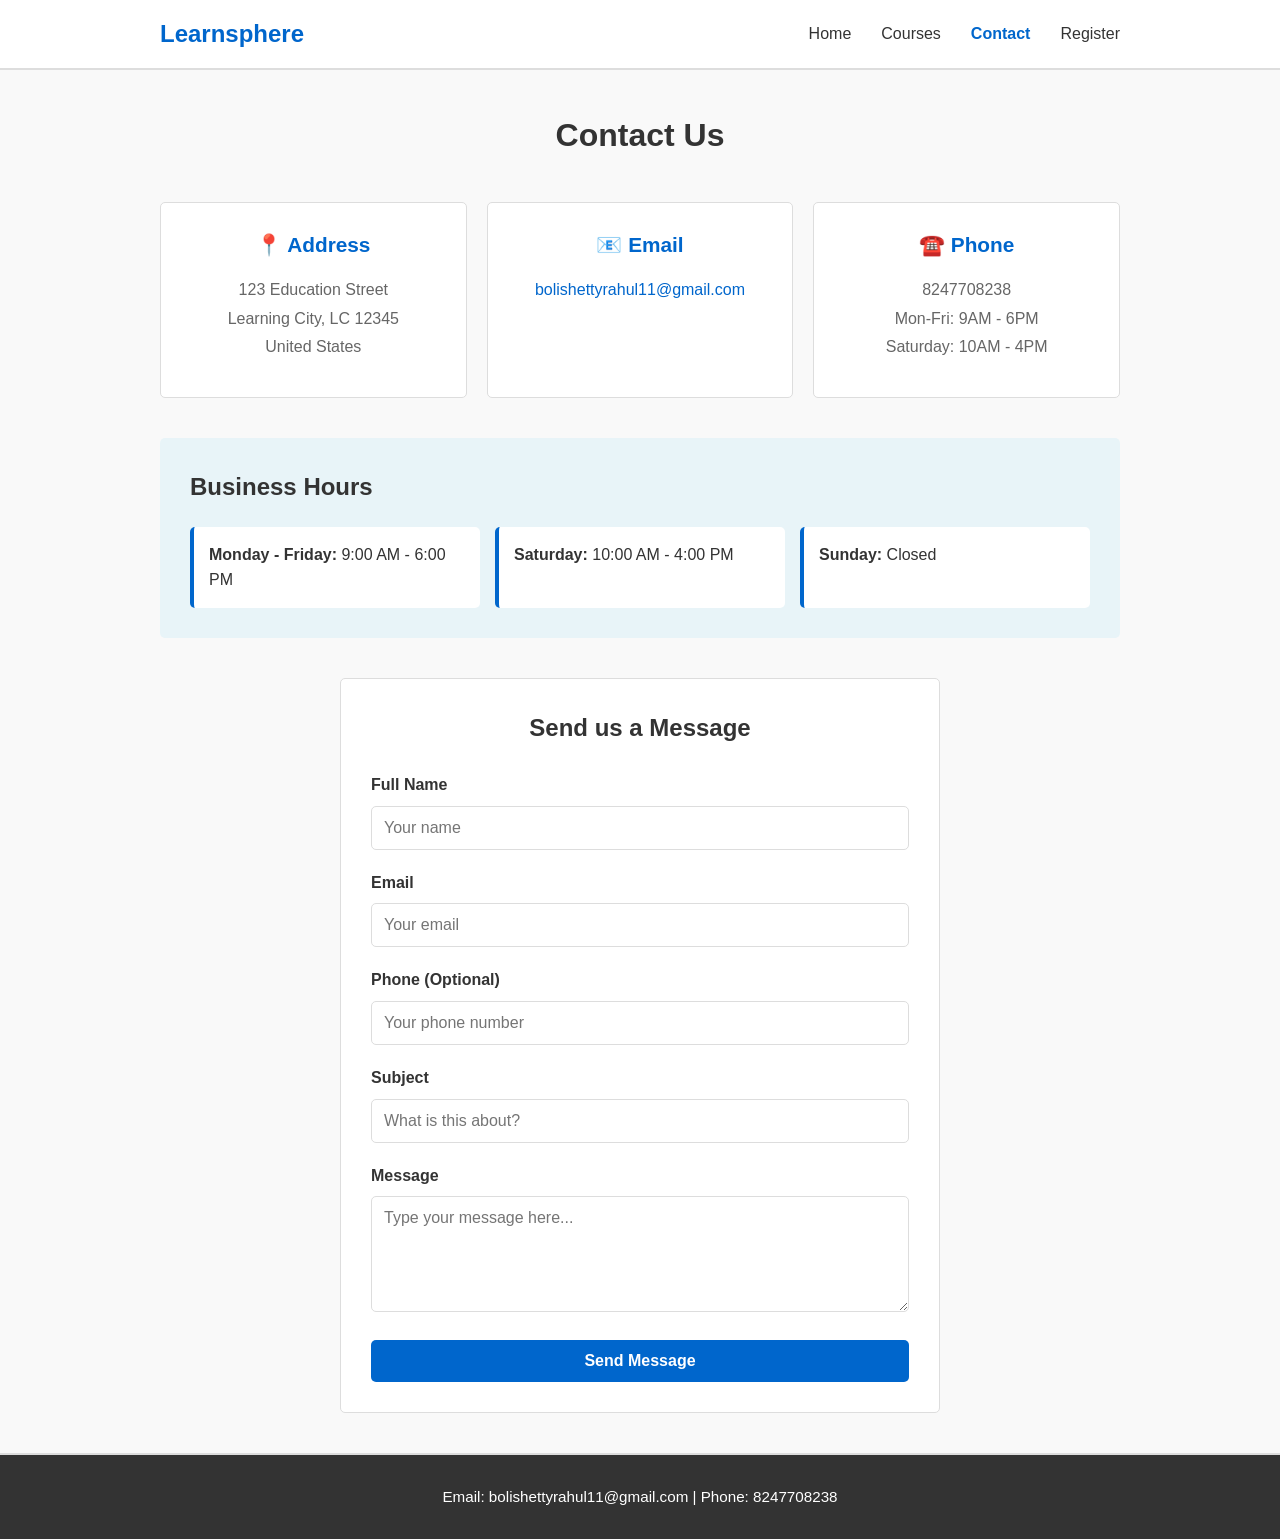
==== contact.html @ b21a9aca "Initial commit" ====
<!DOCTYPE html>
<html lang="en">
<head>
    <meta charset="UTF-8">
    <meta name="viewport" content="width=device-width, initial-scale=1.0">
    <title>Contact Us - Learnsphere</title>
    <link rel="stylesheet" href="styles.css">
</head>
<body>
    <!-- Navigation -->
    <nav class="navbar">
        <div class="container">
            <h1 class="logo">Learnsphere</h1>
            <ul class="nav-links">
                <li><a href="index.html">Home</a></li>
                <li><a href="courses.html">Courses</a></li>
                <li><a href="contact.html">Contact</a></li>
                <li><a href="register.html">Register</a></li>
            </ul>
        </div>
    </nav>

    <!-- Contact Page -->
    <div class="contact-page">
        <div class="container">
            <h2>Contact Us</h2>

            <!-- Contact Info Cards -->
            <div class="contact-info-grid">
                <div class="contact-card">
                    <h3>📍 Address</h3>
                    <p>123 Education Street<br>Learning City, LC 12345<br>United States</p>
                </div>

                <div class="contact-card">
                    <h3>📧 Email</h3>
                    <p><a href="mailto:bolishettyrahul11@gmail.com">bolishettyrahul11@gmail.com</a></p>
                </div>

                <div class="contact-card">
                    <h3>☎️ Phone</h3>
                    <p>8247708238<br>Mon-Fri: 9AM - 6PM<br>Saturday: 10AM - 4PM</p>
                </div>
            </div>

            <!-- Business Hours -->
            <div class="business-hours">
                <h3>Business Hours</h3>
                <div class="hours-grid">
                    <div>
                        <strong>Monday - Friday:</strong> 9:00 AM - 6:00 PM
                    </div>
                    <div>
                        <strong>Saturday:</strong> 10:00 AM - 4:00 PM
                    </div>
                    <div>
                        <strong>Sunday:</strong> Closed
                    </div>
                </div>
            </div>

            <!-- Contact Form -->
            <div class="contact-form-section">
                <h3>Send us a Message</h3>
                <form id="contactUserForm" onsubmit="validateContact(event)">
                    <div class="form-group">
                        <label>Full Name</label>
                        <input type="text" id="contactName" placeholder="Your name" required>
                        <span class="error" id="contactNameError"></span>
                    </div>

                    <div class="form-group">
                        <label>Email</label>
                        <input type="email" id="contactEmail" placeholder="Your email" required>
                        <span class="error" id="contactEmailError"></span>
                    </div>

                    <div class="form-group">
                        <label>Phone (Optional)</label>
                        <input type="tel" id="contactPhone" placeholder="Your phone number">
                    </div>

                    <div class="form-group">
                        <label>Subject</label>
                        <input type="text" id="contactSubject" placeholder="What is this about?" required>
                    </div>

                    <div class="form-group">
                        <label>Message</label>
                        <textarea id="contactMessage" placeholder="Type your message here..." rows="5" required></textarea>
                        <span class="error" id="contactMessageError"></span>
                    </div>

                    <button type="submit" class="btn-submit">Send Message</button>
                    <p id="contactSuccess" class="success-message" aria-live="polite"></p>
                </form>
            </div>
        </div>
    </div>

    <!-- Footer -->
    <footer class="footer">
        <div class="container">
            <p>Email: bolishettyrahul11@gmail.com | Phone: 8247708238</p>
        </div>
    </footer>

    <script src="script.js"></script>
</body>
</html>
---- styles.css ----
/* Beginner-Friendly CSS for EduLearn */

* {
    margin: 0;
    padding: 0;
    box-sizing: border-box;
}

body {
    font-family: Arial, Helvetica, sans-serif;
    line-height: 1.6;
    color: #333;
    background-color: #f9f9f9;
}

:root {
    --radius-soft: 12px;
    --radius-large: 20px;
}

.container {
    max-width: 1000px;
    margin: 0 auto;
    padding: 0 20px;
}

/* ===== Navigation ===== */
.navbar {
    background-color: #fff;
    border-bottom: 2px solid #ddd;
    padding: 15px 0;
    position: sticky;
    top: 0;
    z-index: 100;
}

.navbar .container {
    display: flex;
    justify-content: space-between;
    align-items: center;
}

.logo {
    font-size: 24px;
    font-weight: bold;
    color: #0066cc;
    margin: 0;
}

.nav-links {
    display: flex;
    list-style: none;
    gap: 30px;
}

.nav-links a {
    color: #333;
    text-decoration: none;
    font-weight: 500;
    transition: color 0.3s;
}

.nav-links a:hover {
    color: #0066cc;
}

.nav-links a.active-link {
    color: #0066cc;
    font-weight: 700;
}

.nav-links a:focus-visible,
.btn:focus-visible,
.btn-outline:focus-visible,
.btn-submit:focus-visible,
.btn-details:focus-visible,
.btn-enroll:focus-visible,
.btn-secondary:focus-visible,
.tab-button:focus-visible {
    outline: 3px solid #80bfff;
    outline-offset: 2px;
}

/* ===== Hero Section ===== */
.hero {
    padding: 54px 0;
    margin-bottom: 40px;
}

.hero-grid {
    position: relative;
    display: grid;
    grid-template-columns: 1.4fr 1fr;
    gap: 30px;
    align-items: center;
    background: linear-gradient(135deg, #e7f3ff 0%, #f4f9ff 55%, #eef6ff 100%);
    border: 1px solid #d7e7f7;
    border-radius: 28px;
    padding: 42px;
    overflow: hidden;
    box-shadow: 0 14px 30px rgba(0, 84, 170, 0.08);
}

.hero-grid::before {
    content: "";
    position: absolute;
    width: 420px;
    height: 420px;
    right: -120px;
    top: -170px;
    background: radial-gradient(circle, rgba(0, 102, 204, 0.16) 0%, rgba(0, 102, 204, 0) 70%);
    pointer-events: none;
}

.hero-grid::after {
    content: "";
    position: absolute;
    width: 280px;
    height: 280px;
    left: -90px;
    bottom: -140px;
    background: radial-gradient(circle, rgba(3, 89, 179, 0.12) 0%, rgba(3, 89, 179, 0) 70%);
    pointer-events: none;
}

.hero-copy {
    position: relative;
    z-index: 1;
    text-align: left;
}

.hero-kicker {
    font-size: 0.9rem;
    color: #0052a3;
    font-weight: 700;
    text-transform: uppercase;
    letter-spacing: 0.08em;
    margin-bottom: 10px;
}

.hero h1 {
    font-size: 3rem;
    line-height: 1.2;
    margin-bottom: 16px;
    color: #333;
}

.hero-accent {
    color: #0066cc;
}

.hero-subtext {
    font-size: 1.1rem;
    color: #666;
    max-width: 56ch;
    margin-bottom: 25px;
}

.hero-actions {
    display: flex;
    gap: 12px;
    flex-wrap: wrap;
}

.hero-panel {
    position: relative;
    z-index: 1;
    background: linear-gradient(165deg, rgba(255, 255, 255, 0.8) 0%, rgba(245, 251, 255, 0.62) 100%);
    border: 1px solid rgba(155, 191, 224, 0.6);
    border-radius: 18px;
    padding: 24px;
    box-shadow: 0 10px 28px rgba(0, 102, 204, 0.14), inset 0 1px 0 rgba(255, 255, 255, 0.55);
    backdrop-filter: blur(4px);
}

.hero-panel h3 {
    margin-bottom: 12px;
    color: #0052a3;
}

.hero-panel ul {
    list-style: none;
}

.hero-panel li {
    padding: 8px 0;
    border-bottom: 1px solid #edf3fa;
    color: #4b5563;
}

.hero-panel li:last-child {
    border-bottom: none;
}

.btn-outline {
    background-color: #fff;
    color: #0066cc;
    border: 2px solid #0066cc;
    padding: 10px 22px;
    text-decoration: none;
    border-radius: 5px;
    font-weight: 700;
    display: inline-block;
    transition: all 0.25s;
}

.btn-outline:hover {
    background-color: #0066cc;
    color: #fff;
}

/* Rounded corners across UI */
.about,
.page-header,
.course-item,
.course-card,
.testimonial-card,
.auth-form-container,
.contact-card,
.business-hours,
.hours-grid div,
.contact-form-section,
.course-header,
.curriculum,
.course-card-detail,
.requirements,
.instructor-section,
.btn,
.btn-outline,
.btn-details,
.btn-submit,
.btn-secondary,
.btn-enroll,
.form-group input,
.form-group textarea {
    border-radius: var(--radius-soft);
}

/* ===== Buttons ===== */
.btn {
    background-color: #0066cc;
    color: #fff;
    padding: 12px 30px;
    text-decoration: none;
    border-radius: 5px;
    font-weight: bold;
    display: inline-block;
    transition: background-color 0.3s, transform 0.2s;
    cursor: pointer;
    border: none;
}

.btn:hover {
    background-color: #0052a3;
    transform: translateY(-2px);
}

.btn-details {
    background-color: #0066cc;
    color: #fff;
    padding: 10px 20px;
    text-decoration: none;
    border-radius: 5px;
    font-weight: bold;
    display: inline-block;
    transition: background-color 0.3s;
    margin-top: 10px;
    font-size: 0.95rem;
}

.btn-details:hover {
    background-color: #0052a3;
}

.btn-submit {
    background-color: #0066cc;
    color: #fff;
    padding: 12px 30px;
    border: none;
    border-radius: 5px;
    font-weight: bold;
    font-size: 1rem;
    cursor: pointer;
    width: 100%;
    transition: background-color 0.3s;
}

.btn-submit:hover {
    background-color: #0052a3;
}

.btn-secondary {
    background-color: #666;
    color: #fff;
    padding: 12px 30px;
    border: none;
    border-radius: 5px;
    font-weight: bold;
    font-size: 1rem;
    cursor: pointer;
    width: 100%;
    transition: background-color 0.3s;
    margin-top: 10px;
}

.btn-secondary:hover {
    background-color: #444;
}

.btn-enroll {
    background-color: #28a745;
    color: #fff;
    padding: 12px 30px;
    border: none;
    border-radius: 5px;
    font-weight: bold;
    font-size: 1rem;
    cursor: pointer;
    width: 100%;
    transition: background-color 0.3s;
}

.btn-enroll:hover {
    background-color: #218838;
}

/* ===== Page Header ===== */
.page-header {
    background-color: #e8f4f8;
    padding: 40px 0;
    text-align: center;
    margin-bottom: 40px;
}

.page-header h1 {
    font-size: 2rem;
    color: #333;
    margin-bottom: 10px;
}

.page-header p {
    font-size: 1.1rem;
    color: #666;
}

/* ===== About Section ===== */
.about {
    padding: 40px 0;
    background-color: #fff;
    margin-bottom: 40px;
    border: 1px solid #ddd;
    border-radius: 5px;
}

.about h2 {
    font-size: 1.8rem;
    margin-bottom: 20px;
    color: #333;
}

.about p {
    font-size: 1rem;
    color: #666;
    line-height: 1.8;
}

/* ===== Featured Courses ===== */
.featured-courses {
    padding: 40px 0;
    margin-bottom: 40px;
}

.featured-courses h2 {
    font-size: 1.8rem;
    margin-bottom: 30px;
    text-align: center;
    color: #333;
}

.courses-list {
    display: grid;
    grid-template-columns: repeat(auto-fit, minmax(280px, 1fr));
    gap: 20px;
}

.course-item {
    background-color: #fff;
    border: 1px solid #ddd;
    padding: 20px;
    border-radius: 5px;
    text-align: center;
    transition: box-shadow 0.3s, transform 0.3s;
}

.course-item:hover {
    box-shadow: 0 4px 8px rgba(0, 0, 0, 0.1);
    transform: translateY(-3px);
}

.course-item h3 {
    font-size: 1.3rem;
    margin-bottom: 10px;
    color: #0066cc;
}

.course-item p {
    color: #666;
    margin-bottom: 12px;
    font-size: 0.95rem;
}

/* ===== Testimonials ===== */
.testimonials {
    padding: 20px 0 50px;
}

.testimonials h2 {
    font-size: 1.8rem;
    margin-bottom: 24px;
    text-align: center;
}

.testimonial-grid {
    display: grid;
    grid-template-columns: repeat(auto-fit, minmax(240px, 1fr));
    gap: 18px;
}

.testimonial-card {
    background-color: #fff;
    border: 1px solid #ddd;
    border-radius: 8px;
    padding: 20px;
}

.testimonial-card p {
    color: #4b5563;
    font-style: italic;
    margin-bottom: 14px;
}

.testimonial-card h4 {
    color: #0066cc;
}

.price {
    font-size: 1.5rem;
    font-weight: bold;
    color: #0066cc;
}

/* ===== Courses Section ===== */
.courses-section {
    padding: 40px 0;
}

.courses-section h2 {
    font-size: 1.8rem;
    margin-bottom: 30px;
    text-align: center;
    color: #333;
}

.courses-grid {
    display: grid;
    grid-template-columns: repeat(auto-fit, minmax(300px, 1fr));
    gap: 20px;
}

.course-card {
    background-color: #fff;
    border: 1px solid #ddd;
    padding: 20px;
    border-radius: 5px;
    transition: box-shadow 0.3s, transform 0.3s;
}

.course-card:hover {
    box-shadow: 0 4px 10px rgba(0, 0, 0, 0.1);
    transform: translateY(-5px);
}

.course-card h3 {
    font-size: 1.3rem;
    margin-bottom: 12px;
    color: #0066cc;
}

.course-card p {
    margin-bottom: 8px;
    color: #666;
    font-size: 0.95rem;
}

.course-card p strong {
    color: #333;
}

/* ===== Footer ===== */
.footer {
    background-color: #333;
    color: #fff;
    padding: 30px 0;
    text-align: center;
    border-top: 2px solid #ddd;
}

.footer p {
    margin: 0;
    font-size: 0.95rem;
}

.footer a {
    color: #0066cc;
    text-decoration: none;
}

.footer a:hover {
    text-decoration: underline;
}

/* ===== Authentication Page ===== */
.auth-page {
    padding: 40px 0;
    min-height: 600px;
}

.auth-form-container {
    background-color: #fff;
    border: 1px solid #ddd;
    border-radius: 5px;
    padding: 40px;
    max-width: 500px;
    margin: 0 auto;
}

.auth-tabs {
    display: flex;
    gap: 10px;
    margin-bottom: 30px;
    border-bottom: 2px solid #ddd;
}

.tab-button {
    background-color: transparent;
    border: none;
    padding: 12px 20px;
    font-size: 1.1rem;
    cursor: pointer;
    color: #666;
    font-weight: bold;
    border-bottom: 3px solid transparent;
    transition: all 0.3s;
}

.tab-button.active {
    color: #0066cc;
    border-bottom-color: #0066cc;
}

.tab-button:hover {
    color: #0066cc;
}

.form-section h2 {
    font-size: 1.5rem;
    margin-bottom: 25px;
    color: #333;
    text-align: center;
}

/* ===== Forms ===== */
.form-group {
    margin-bottom: 20px;
}

.form-group label {
    display: block;
    font-weight: bold;
    margin-bottom: 8px;
    color: #333;
}

.form-group input,
.form-group textarea {
    width: 100%;
    padding: 12px;
    border: 1px solid #ddd;
    border-radius: 5px;
    font-size: 1rem;
    font-family: Arial, sans-serif;
    transition: border-color 0.3s;
}

.form-group input:focus,
.form-group textarea:focus {
    outline: none;
    border-color: #0066cc;
    box-shadow: 0 0 5px rgba(0, 102, 204, 0.3);
}

.form-group small {
    display: block;
    margin-top: 5px;
    color: #666;
    font-size: 0.85rem;
}

.error {
    color: #d32f2f;
    font-size: 0.85rem;
    display: block;
    margin-top: 5px;
}

.success-message {
    color: #0f7a35;
    background-color: #eaf8ef;
    border: 1px solid #b8e3c6;
    border-radius: 6px;
    padding: 10px 12px;
    margin-top: 14px;
    font-size: 0.92rem;
    display: none;
}

/* ===== Contact Page ===== */
.contact-page {
    padding: 40px 0;
}

.contact-page h2 {
    font-size: 2rem;
    text-align: center;
    margin-bottom: 40px;
    color: #333;
}

.contact-info-grid {
    display: grid;
    grid-template-columns: repeat(auto-fit, minmax(280px, 1fr));
    gap: 20px;
    margin-bottom: 40px;
}

.contact-card {
    background-color: #fff;
    border: 1px solid #ddd;
    padding: 25px;
    border-radius: 5px;
    text-align: center;
    transition: box-shadow 0.3s;
}

.contact-card:hover {
    box-shadow: 0 4px 10px rgba(0, 0, 0, 0.1);
}

.contact-card h3 {
    font-size: 1.3rem;
    color: #0066cc;
    margin-bottom: 15px;
}

.contact-card p {
    color: #666;
    line-height: 1.8;
    margin-bottom: 10px;
}

.contact-card a {
    color: #0066cc;
    text-decoration: none;
}

.contact-card a:hover {
    text-decoration: underline;
}

.business-hours {
    background-color: #e8f4f8;
    padding: 30px;
    border-radius: 5px;
    margin-bottom: 40px;
}

.business-hours h3 {
    font-size: 1.5rem;
    margin-bottom: 20px;
    color: #333;
}

.hours-grid {
    display: grid;
    grid-template-columns: repeat(auto-fit, minmax(200px, 1fr));
    gap: 15px;
}

.hours-grid div {
    background-color: #fff;
    padding: 15px;
    border-radius: 5px;
    border-left: 4px solid #0066cc;
}

.contact-form-section {
    background-color: #fff;
    border: 1px solid #ddd;
    padding: 30px;
    border-radius: 5px;
    max-width: 600px;
    margin: 0 auto;
}

.contact-form-section h3 {
    font-size: 1.5rem;
    margin-bottom: 25px;
    color: #333;
    text-align: center;
}

/* ===== Course Details Page ===== */
.course-details-page {
    padding: 40px 0;
}

.back-link {
    color: #0066cc;
    text-decoration: none;
    font-weight: bold;
    display: inline-block;
    margin-bottom: 30px;
    transition: color 0.3s;
}

.back-link:hover {
    color: #0052a3;
}

.course-header {
    background-color: #e8f4f8;
    padding: 30px;
    border-radius: 5px;
    margin-bottom: 30px;
}

.course-header h1 {
    font-size: 2rem;
    color: #333;
    margin-bottom: 15px;
}

.course-meta {
    display: flex;
    flex-wrap: wrap;
    gap: 20px;
    font-size: 1rem;
    color: #666;
}

.course-content {
    display: grid;
    grid-template-columns: 1fr 300px;
    gap: 30px;
    margin-bottom: 40px;
}

.course-info h3 {
    font-size: 1.3rem;
    color: #333;
    margin-top: 25px;
    margin-bottom: 15px;
}

.course-info h3:first-child {
    margin-top: 0;
}

.course-info p {
    color: #666;
    line-height: 1.8;
    margin-bottom: 15px;
}

.learning-points {
    list-style: none;
    margin: 15px 0;
}

.learning-points li {
    padding: 8px 0;
    color: #666;
}

.curriculum {
    background-color: #f9f9f9;
    padding: 20px;
    border-radius: 5px;
}

.module {
    margin-bottom: 20px;
    padding-bottom: 20px;
    border-bottom: 1px solid #ddd;
}

.module:last-child {
    border-bottom: none;
    margin-bottom: 0;
    padding-bottom: 0;
}

.module h4 {
    color: #0066cc;
    margin-bottom: 10px;
    font-size: 1.1rem;
}

.module ul {
    margin-left: 20px;
    color: #666;
}

.module li {
    margin: 5px 0;
}

/* ===== Course Sidebar ===== */
.course-sidebar {
    position: sticky;
    top: 100px;
}

.course-card-detail {
    background-color: #fff;
    border: 1px solid #ddd;
    border-radius: 5px;
    padding: 20px;
}

.price-section {
    text-align: center;
    margin-bottom: 20px;
    padding-bottom: 20px;
    border-bottom: 2px solid #ddd;
}

.original-price {
    font-size: 1rem;
    color: #999;
    text-decoration: line-through;
    margin-left: 10px;
}

.course-details-box {
    margin-bottom: 20px;
}

.detail-item {
    padding: 15px 0;
    border-bottom: 1px solid #eee;
}

.detail-item:last-child {
    border-bottom: none;
}

.detail-item strong {
    color: #333;
    font-size: 0.9rem;
}

.detail-item span {
    color: #666;
    display: block;
    margin-top: 5px;
}

.requirements {
    background-color: #e8f4f8;
    padding: 15px;
    border-radius: 5px;
    margin-top: 20px;
}

.requirements h4 {
    color: #0066cc;
    margin-bottom: 10px;
    font-size: 1rem;
}

.requirements ul {
    margin-left: 20px;
    color: #666;
    font-size: 0.9rem;
}

.requirements li {
    margin: 5px 0;
}

/* ===== Instructor Section ===== */
.instructor-section {
    background-color: #fff;
    border: 1px solid #ddd;
    padding: 30px;
    border-radius: 5px;
    margin-bottom: 40px;
}

.instructor-section h3 {
    font-size: 1.5rem;
    margin-bottom: 20px;
    color: #333;
}

.instructor-info {
    display: grid;
    grid-template-columns: 1fr;
    gap: 20px;
}

.instructor-details h4 {
    font-size: 1.3rem;
    color: #0066cc;
    margin-bottom: 10px;
}

.instructor-details p {
    color: #666;
    line-height: 1.8;
    margin-bottom: 15px;
}

.instructor-stats {
    display: grid;
    grid-template-columns: repeat(auto-fit, minmax(150px, 1fr));
    gap: 15px;
    margin-top: 15px;
}

.instructor-stats div {
    background-color: #f9f9f9;
    padding: 15px;
    border-radius: 5px;
    text-align: center;
}

.instructor-stats strong {
    color: #0066cc;
    display: block;
    font-size: 0.9rem;
}

/* ===== Responsive Design ===== */
@media (max-width: 768px) {
    .navbar .container {
        flex-direction: column;
        gap: 15px;
    }

    .nav-links {
        gap: 15px;
        flex-wrap: wrap;
    }

    .logo {
        font-size: 20px;
    }

    .hero-grid {
        grid-template-columns: 1fr;
        padding: 28px;
        border-radius: 22px;
    }

    .hero-copy {
        text-align: center;
    }

    .hero h1 {
        font-size: 2.1rem;
    }

    .page-header h1 {
        font-size: 1.5rem;
    }

    .courses-grid,
    .courses-list,
    .contact-info-grid,
    .testimonial-grid {
        grid-template-columns: 1fr;
    }

    .course-content {
        grid-template-columns: 1fr;
    }

    .course-sidebar {
        position: static;
        top: auto;
    }

    .auth-form-container {
        padding: 25px;
    }

    .contact-form-section {
        padding: 20px;
    }

    .course-meta {
        flex-direction: column;
        gap: 10px;
    }
}

@media (max-width: 480px) {
    .logo {
        font-size: 20px;
    }

    .nav-links {
        gap: 10px;
        font-size: 0.9rem;
    }

    .hero h1 {
        font-size: 1.75rem;
    }

    .hero-grid {
        padding: 22px;
        border-radius: 18px;
    }

    .hero p {
        font-size: 1rem;
    }

    .page-header h1 {
        font-size: 1.3rem;
    }

    .course-header h1 {
        font-size: 1.5rem;
    }

    .courses-grid,
    .courses-list {
        grid-template-columns: 1fr;
    }

    .auth-tabs {
        flex-direction: column;
    }

    .tab-button {
        text-align: center;
        width: 100%;
    }

    .auth-form-container {
        padding: 15px;
    }

    .contact-form-section {
        padding: 15px;
    }
}
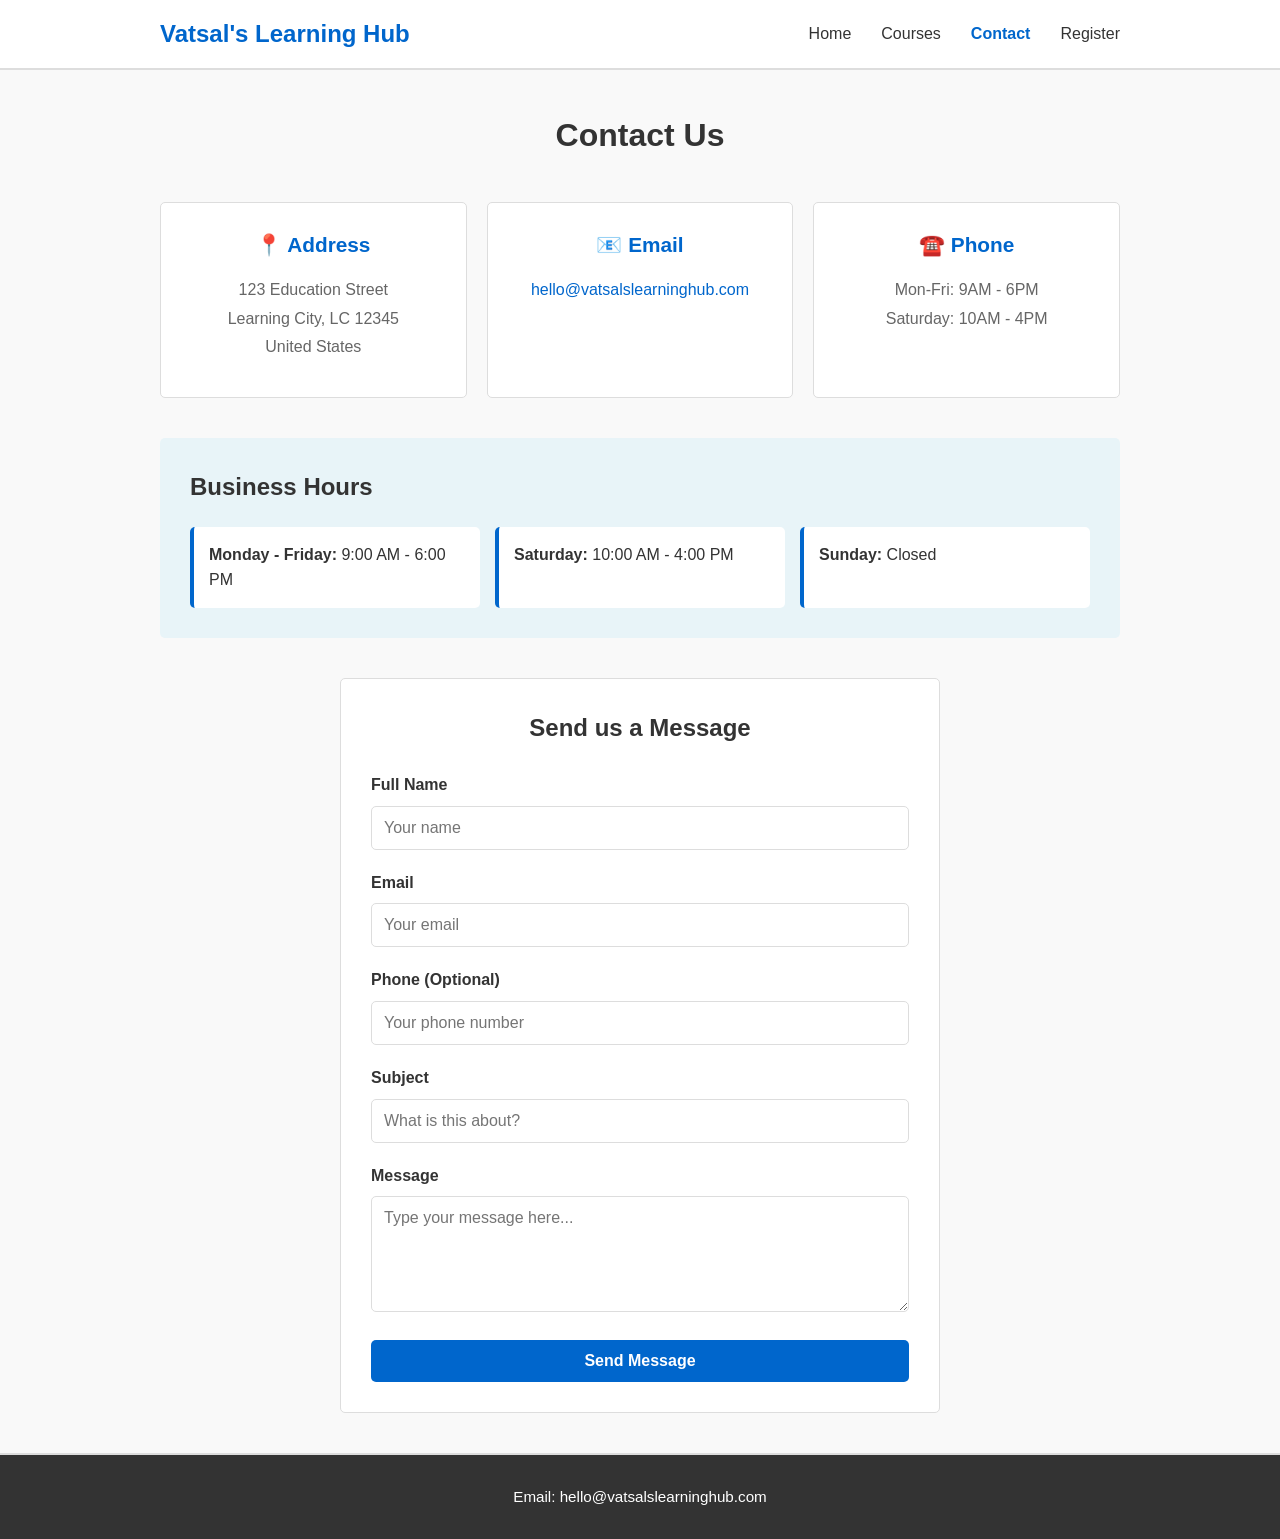
==== commit 75c41e2d: "Complete customization: updated HTML footers/emails, styles for Inter font/orange theme/no borders, " ====
--- a/contact.html
+++ b/contact.html
@@ -3,14 +3,15 @@
 <head>
     <meta charset="UTF-8">
     <meta name="viewport" content="width=device-width, initial-scale=1.0">
-    <title>Contact Us - Learnsphere</title>
+    <title>Contact Us - Vatsal's Learning Hub</title>
+<link href="https://fonts.googleapis.com/css2?family=Inter:wght@400;500;600;700&display=swap" rel="stylesheet">
     <link rel="stylesheet" href="styles.css">
 </head>
 <body>
     <!-- Navigation -->
     <nav class="navbar">
         <div class="container">
-            <h1 class="logo">Learnsphere</h1>
+            <h1 class="logo">Vatsal's Learning Hub</h1>
             <ul class="nav-links">
                 <li><a href="index.html">Home</a></li>
                 <li><a href="courses.html">Courses</a></li>
@@ -34,12 +35,12 @@
 
                 <div class="contact-card">
                     <h3>📧 Email</h3>
-                    <p><a href="mailto:bolishettyrahul11@gmail.com">bolishettyrahul11@gmail.com</a></p>
+                    <p><a href="mailto:hello@vatsalslearninghub.com">hello@vatsalslearninghub.com</a></p>
                 </div>
 
                 <div class="contact-card">
                     <h3>☎️ Phone</h3>
-                    <p>8247708238<br>Mon-Fri: 9AM - 6PM<br>Saturday: 10AM - 4PM</p>
+                    <p>Mon-Fri: 9AM - 6PM<br>Saturday: 10AM - 4PM</p>
                 </div>
             </div>
 
@@ -101,7 +102,7 @@
     <!-- Footer -->
     <footer class="footer">
         <div class="container">
-            <p>Email: bolishettyrahul11@gmail.com | Phone: 8247708238</p>
+            <p>Email: hello@vatsalslearninghub.com</p>
         </div>
     </footer>
 
